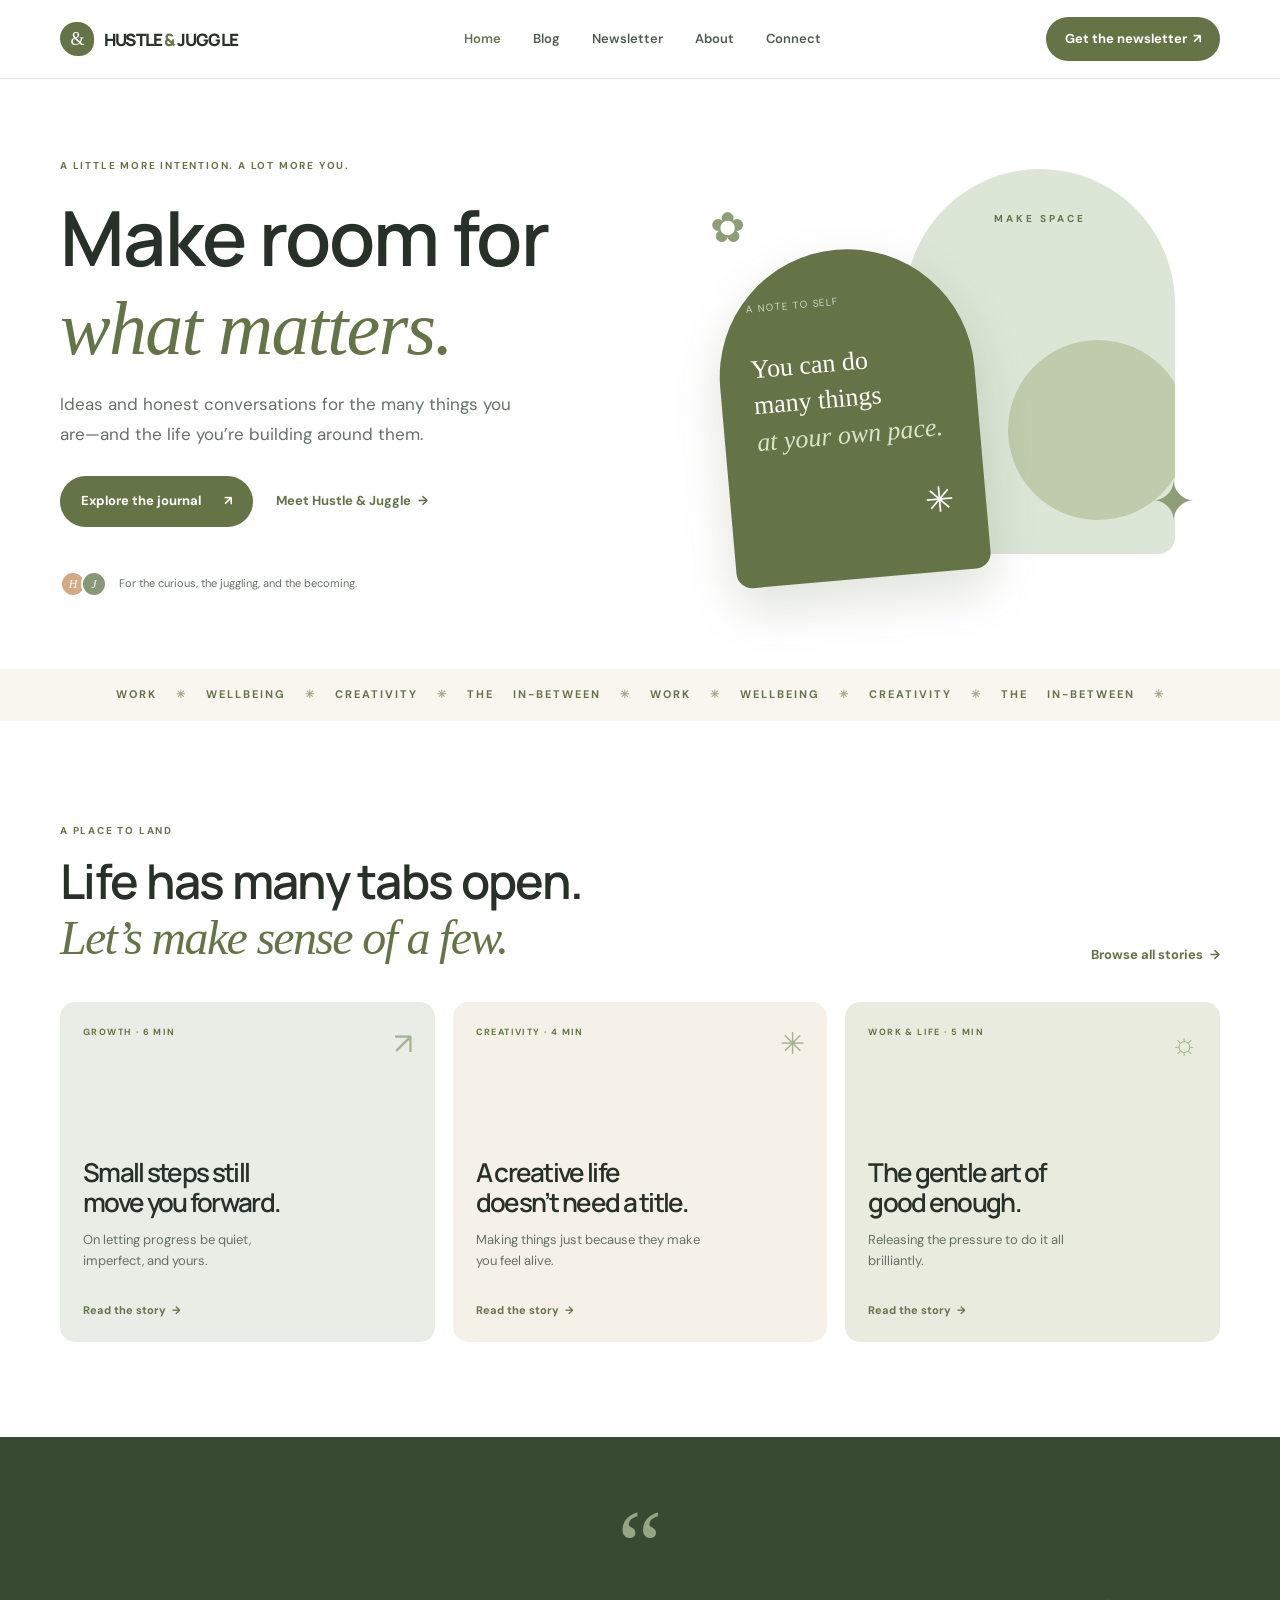
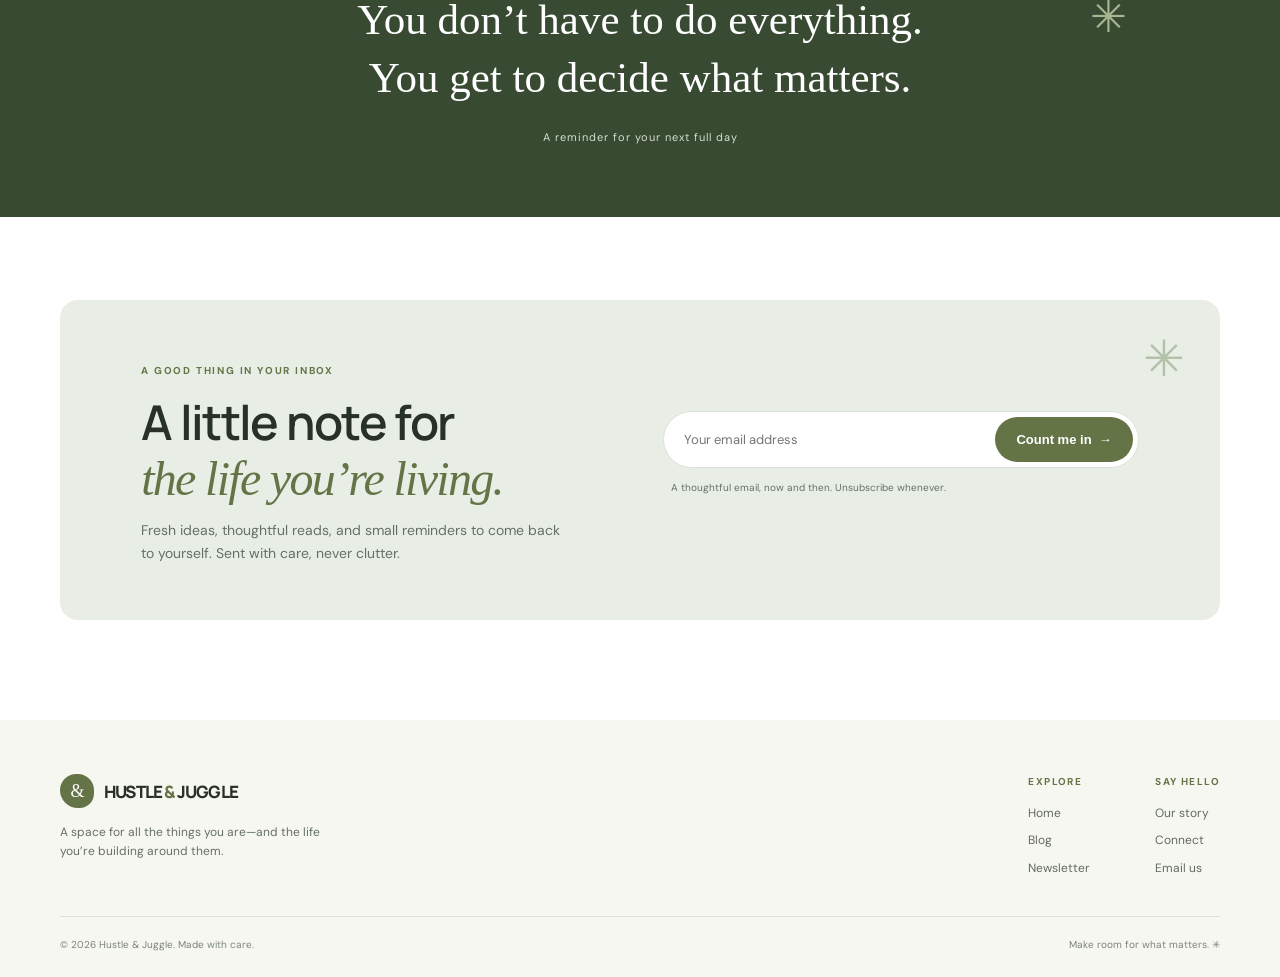
==== index.html @ 801652e8 "Add Hustle & Juggle website" ====
<!doctype html>
<html lang="en"><head><meta charset="utf-8"><meta name="viewport" content="width=device-width, initial-scale=1"><meta name="description" content="Thoughtful ideas for building a life and work you love, without dropping the balls that matter."><title>Hustle & Juggle — make room for what matters</title><link rel="preconnect" href="https://fonts.googleapis.com"><link rel="preconnect" href="https://fonts.gstatic.com" crossorigin><link href="https://fonts.googleapis.com/css2?family=DM+Sans:wght@400;500;600;700&family=Manrope:wght@400;500;600;700;800&display=swap" rel="stylesheet"><link rel="stylesheet" href="styles.css"></head><body><div id="site-header"></div>
<main>
<section class="hero wrap"><div class="hero-copy"><span class="eyebrow">A little more intention. A lot more you.</span><h1>Make room for<br><em>what matters.</em></h1><p class="lead">Ideas and honest conversations for the many things you are—and the life you’re building around them.</p><div class="hero-actions"><a class="button" href="blog.html">Explore the journal <span>↗</span></a><a class="text-link" href="about.html">Meet Hustle & Juggle <span>→</span></a></div><div class="hero-note"><span class="avatar-stack"><i>H</i><i>J</i></span><span>For the curious, the juggling, and the becoming.</span></div></div><div class="hero-art"><div class="art-card art-back"><span>MAKE SPACE</span><div class="sun"></div></div><div class="art-card art-front"><span class="art-caption">A note to self</span><p>You can do<br>many things<br><em>at your own pace.</em></p><span class="art-scribble">✳</span></div><div class="art-leaf leaf-one">✦</div><div class="art-leaf leaf-two">✿</div></div></section>
<section class="ticker"><div>WORK <b>✳</b> WELLBEING <b>✳</b> CREATIVITY <b>✳</b> THE IN-BETWEEN <b>✳</b> WORK <b>✳</b> WELLBEING <b>✳</b> CREATIVITY <b>✳</b> THE IN-BETWEEN <b>✳</b></div></section>
<section class="section wrap"><div class="section-head"><div><span class="eyebrow">A place to land</span><h2>Life has many tabs open.<br><em>Let’s make sense of a few.</em></h2></div><a class="text-link" href="blog.html">Browse all stories <span>→</span></a></div><div class="story-grid"><a class="story-card story-sage" href="blog.html#small-steps"><span class="story-tag">GROWTH · 6 MIN</span><span class="story-icon">↗</span><div><h3>Small steps still<br>move you forward.</h3><p>On letting progress be quiet, imperfect, and yours.</p></div><span class="story-arrow">Read the story&nbsp; →</span></a><a class="story-card story-cream" href="blog.html#creative-life"><span class="story-tag">CREATIVITY · 4 MIN</span><span class="story-icon">✳</span><div><h3>A creative life<br>doesn’t need a title.</h3><p>Making things just because they make you feel alive.</p></div><span class="story-arrow">Read the story&nbsp; →</span></a><a class="story-card story-olive" href="blog.html#good-enough"><span class="story-tag">WORK & LIFE · 5 MIN</span><span class="story-icon">☼</span><div><h3>The gentle art of<br>good enough.</h3><p>Releasing the pressure to do it all brilliantly.</p></div><span class="story-arrow">Read the story&nbsp; →</span></a></div></section>
<section class="quote-band"><div class="wrap quote-inner"><span class="quote-mark">“</span><blockquote>You don’t have to do everything.<br>You get to decide what matters.</blockquote><span class="quote-by">A reminder for your next full day</span><span class="quote-flower">✳</span></div></section>
<section class="section wrap home-signup"><div class="signup-panel"><div><span class="eyebrow">A good thing in your inbox</span><h2>A little note for<br><em>the life you’re living.</em></h2><p>Fresh ideas, thoughtful reads, and small reminders to come back to yourself. Sent with care, never clutter.</p></div><div class="signup-box"><div id="home-signup-form"></div><p class="privacy">A thoughtful email, now and then. Unsubscribe whenever.</p></div><span class="signup-spark">✳</span></div></section>
</main><div id="site-footer"></div><script src="site.js"></script></body></html>
---- styles.css ----
:root{--sage:#a7b7a0;--sage-light:#e8eee5;--olive:#647447;--olive-dark:#384b32;--cream:#f8f6ef;--ink:#273129;--muted:#657067;--line:#dce2d9;--white:#fff;--serif:Georgia,'Times New Roman',serif;--sans:'DM Sans',sans-serif;--display:'Manrope',sans-serif}*{box-sizing:border-box}html{scroll-behavior:smooth}body{margin:0;color:var(--ink);background:#fff;font-family:var(--sans);line-height:1.6}a{color:inherit;text-decoration:none}.wrap{width:min(1160px,calc(100% - 48px));margin-inline:auto}.site-header{position:sticky;top:0;z-index:10;background:rgba(255,255,255,.95);backdrop-filter:blur(14px);border-bottom:1px solid rgba(220,226,217,.75)}.nav-wrap{height:78px;display:flex;align-items:center;justify-content:space-between}.brand{display:flex;align-items:center;gap:10px;font:800 17px var(--display);letter-spacing:-.8px}.brand-mark{height:34px;width:34px;background:var(--olive);color:white;border-radius:50% 50% 45% 55%;display:grid;place-items:center;font:18px var(--serif)}.nav-links{display:flex;align-items:center;gap:32px;font-size:13px;font-weight:600;color:#4f5b50}.nav-links a:hover,.nav-links a[aria-current=page]{color:var(--olive)}.nav-signup,.button{background:var(--olive);color:#fff;padding:12px 19px;border-radius:999px;font-weight:700;font-size:13px;transition:.2s}.nav-signup:hover,.button:hover{background:var(--olive-dark);transform:translateY(-1px)}.menu-toggle{display:none;border:0;background:none;color:var(--ink);font-size:26px}.eyebrow{text-transform:uppercase;letter-spacing:1.8px;font-size:10px;font-weight:700;color:var(--olive)}h1,h2,h3,p{margin-top:0}h1,h2,h3{font-family:var(--display);letter-spacing:-1.7px;line-height:1.15}h1{font-size:clamp(48px,6vw,76px);font-weight:600;margin:18px 0}.hero{min-height:590px;display:grid;grid-template-columns:1.05fr .95fr;align-items:center;gap:40px;padding-block:55px}.hero-copy{max-width:555px}.hero h1 em,h2 em,.story-card h3 em{font:italic 500 1em var(--serif);color:var(--olive)}.lead{font-size:17px;line-height:1.75;color:var(--muted);max-width:455px;margin-bottom:27px}.hero-actions{display:flex;align-items:center;gap:23px}.button{display:inline-flex;align-items:center;gap:23px;padding:15px 21px}.text-link{font-weight:700;font-size:13px;color:var(--olive)}.text-link span{margin-left:4px}.hero-note{display:flex;align-items:center;gap:12px;margin-top:44px;font-size:11px;color:var(--muted)}.avatar-stack{display:flex;padding-left:5px}.avatar-stack i{height:26px;width:26px;margin-left:-5px;border:2px solid white;border-radius:50%;display:grid;place-items:center;background:#d4a986;color:white;font:italic 12px var(--serif)}.avatar-stack i+ i{background:#879876}.hero-art{height:430px;position:relative;display:grid;place-items:center}.art-card{position:absolute;border-radius:180px 180px 22px 22px;display:flex;flex-direction:column;align-items:center;justify-content:center}.art-back{width:270px;height:385px;right:45px;top:10px;background:#dce6d7;overflow:hidden}.art-back>span{position:absolute;top:43px;font:700 10px var(--sans);letter-spacing:3px;color:var(--olive)}.sun{height:180px;width:180px;border-radius:50%;background:#bfcbab;position:absolute;bottom:34px;right:-13px}.art-front{width:255px;height:330px;left:35px;bottom:10px;background:var(--olive);color:#fff;align-items:flex-start;padding:42px 32px;box-shadow:0 20px 50px #53674430;transform:rotate(-5deg)}.art-caption{font-size:10px;letter-spacing:1px;text-transform:uppercase;opacity:.7}.art-front p{font:26px/1.4 var(--serif);margin-top:35px}.art-front p em{color:#dbe4ca}.art-scribble{font-size:35px;align-self:flex-end}.art-leaf{position:absolute;color:#8d9e77}.leaf-one{font-size:54px;right:24px;bottom:44px}.leaf-two{font-size:42px;left:22px;top:35px}.ticker{overflow:hidden;background:var(--cream);color:#65734c;font-weight:700;font-size:11px;letter-spacing:2px;padding:17px 0;white-space:nowrap}.ticker div{word-spacing:14px;text-align:center}.ticker b{color:#9eaa89}.section{padding-block:95px}.section-head{display:flex;align-items:end;justify-content:space-between;margin-bottom:37px}.section-head h2,.signup-panel h2,.page-hero h1{font-size:clamp(34px,4vw,48px);font-weight:600;margin:12px 0 0}.story-grid{display:grid;grid-template-columns:repeat(3,1fr);gap:18px}.story-card{border-radius:15px;min-height:340px;padding:23px;display:flex;flex-direction:column;position:relative;overflow:hidden;transition:transform .2s}.story-card:hover{transform:translateY(-5px)}.story-sage{background:var(--sage-light)}.story-cream{background:#f6f1e8}.story-olive{background:#e9ebdf}.story-tag{font-size:9px;font-weight:700;letter-spacing:1.4px;color:var(--olive)}.story-icon{position:absolute;right:22px;top:18px;font-size:30px;color:#a4b291}.story-card h3{font-weight:600;font-size:26px;margin:0 0 12px}.story-card p{font-size:13px;color:var(--muted);max-width:230px}.story-card>div{margin-top:auto}.story-arrow{font-size:11px;color:var(--olive);font-weight:700;margin-top:17px}.quote-band{background:var(--olive-dark);color:#fff}.quote-inner{padding:74px 0 68px;position:relative;text-align:center}.quote-mark{font:100px/.7 var(--serif);color:#a8b691;opacity:.85}.quote-inner blockquote{font:clamp(28px,4vw,43px)/1.35 var(--serif);margin:4px auto 16px}.quote-by{font-size:11px;letter-spacing:1px;color:#d5decc}.quote-flower{position:absolute;right:8%;top:38%;font-size:44px;color:#a8b691}.home-signup{padding-block:83px 100px}.signup-panel{background:var(--sage-light);border-radius:18px;padding:56px 7%;display:grid;grid-template-columns:1fr 1fr;gap:45px;align-items:center;position:relative;overflow:hidden}.signup-panel h2{margin:13px 0}.signup-panel>div:first-child p{font-size:14px;color:var(--muted);max-width:420px;margin-bottom:0}.signup-box{position:relative;z-index:1}.signup-spark{position:absolute;right:35px;top:19px;font-size:50px;color:#b3c0aa}.email-form{display:flex;background:#fff;border:1px solid var(--line);border-radius:999px;padding:5px;gap:5px}.email-form input{min-width:0;flex:1;border:0;background:transparent;padding:12px 15px;font:13px var(--sans);outline:0;color:var(--ink)}.email-form button{border:0;cursor:pointer;white-space:nowrap}.privacy{font-size:10px;color:var(--muted);margin:12px 8px}.site-footer{background:#f7f7f2;padding:54px 0 24px}.footer-top{display:flex;justify-content:space-between;gap:40px;padding-bottom:38px;border-bottom:1px solid var(--line)}.footer-brand p{font-size:12px;max-width:265px;color:var(--muted);margin:15px 0}.footer-links{display:flex;gap:65px}.footer-links div{display:grid;gap:8px;align-content:start}.footer-links strong{font-size:10px;text-transform:uppercase;letter-spacing:1.4px;color:var(--olive);margin-bottom:6px}.footer-links a{font-size:12px;color:#606b60}.footer-bottom{padding-top:20px;display:flex;justify-content:space-between;font-size:10px;color:#7a847a}.page-hero{background:var(--sage-light);padding:75px max(24px,calc((100% - 1160px)/2)) 72px;position:relative;overflow:hidden}.page-hero h1{font-size:clamp(44px,6vw,68px);margin:13px 0}.page-hero .lead{max-width:580px;margin-bottom:0}.page-hero:after{content:'✳';position:absolute;right:13%;top:25px;color:#c2cfb8;font-size:150px}.content-section{padding-block:65px 95px}.content-section h2{font-size:32px}.article-list{display:grid;gap:18px}.article{padding:27px 30px;border:1px solid var(--line);border-radius:13px;display:grid;grid-template-columns:130px 1fr 30px;gap:24px;align-items:center}.article-date{font-size:10px;letter-spacing:1px;text-transform:uppercase;color:var(--olive)}.article h2{font-size:22px;margin:0 0 6px;letter-spacing:-.7px}.article p{font-size:13px;color:var(--muted);margin:0}.article .arrow{color:var(--olive);font-size:20px}.two-col{display:grid;grid-template-columns:1fr 1fr;gap:70px;align-items:center}.prose{color:var(--muted);font-size:15px}.prose p{margin-bottom:18px}.values{display:grid;grid-template-columns:repeat(3,1fr);gap:16px;margin-top:35px}.value{padding:23px;border-radius:12px;background:var(--cream)}.value span{font-size:23px;color:var(--olive)}.value h3{font-size:17px;letter-spacing:-.4px;margin:12px 0 7px}.value p{font-size:12px;color:var(--muted);margin:0}.newsletter-large{background:var(--sage-light);padding:45px;border-radius:16px}.newsletter-large h2{font-size:32px}.newsletter-large p{color:var(--muted);font-size:14px}.newsletter-large .email-form{max-width:520px}.contact-card{background:var(--cream);padding:34px;border-radius:14px}.contact-card a{color:var(--olive);font-weight:700}.connect-grid{display:grid;grid-template-columns:1.1fr .9fr;gap:50px}.connect-note{font:italic 24px/1.5 var(--serif);color:var(--olive-dark)}@media(max-width:760px){.wrap{width:min(100% - 36px,560px)}.nav-wrap{height:68px}.menu-toggle{display:block}.nav-signup{display:none}.nav-links{display:none;position:absolute;top:68px;left:0;right:0;background:#fff;padding:18px 24px 25px;box-shadow:0 15px 22px #1f34200c;flex-direction:column;align-items:flex-start;gap:18px}.nav-links.open{display:flex}.nav-links .mobile-signup{display:block!important}.hero{grid-template-columns:1fr;padding-top:57px;gap:10px}.hero h1{font-size:54px}.hero-art{height:380px}.art-back{right:25px}.art-front{left:25px}.section{padding-block:67px}.section-head{align-items:flex-start;gap:20px;flex-direction:column}.story-grid{grid-template-columns:1fr}.story-card{min-height:285px}.quote-inner{padding:60px 0}.quote-flower{right:0;top:15px;font-size:28px}.signup-panel{grid-template-columns:1fr;padding:34px 25px;gap:25px}.signup-spark{right:16px;top:10px;font-size:32px}.email-form{border-radius:13px;flex-direction:column;padding:8px}.email-form input{padding:13px}.email-form .button{justify-content:center}.footer-top{flex-direction:column}.footer-links{gap:35px}.footer-bottom{gap:14px;flex-direction:column}.page-hero{padding:60px 24px}.page-hero:after{right:-10px;font-size:92px;top:18px}.article{grid-template-columns:1fr 22px;gap:7px 14px;padding:22px}.article-date{grid-column:1}.article>div{grid-column:1}.article .arrow{grid-column:2;grid-row:1/3}.two-col,.connect-grid{grid-template-columns:1fr;gap:30px}.values{grid-template-columns:1fr}.newsletter-large{padding:27px 20px}}@media(min-width:761px){.nav-links .mobile-signup{display:none!important}}
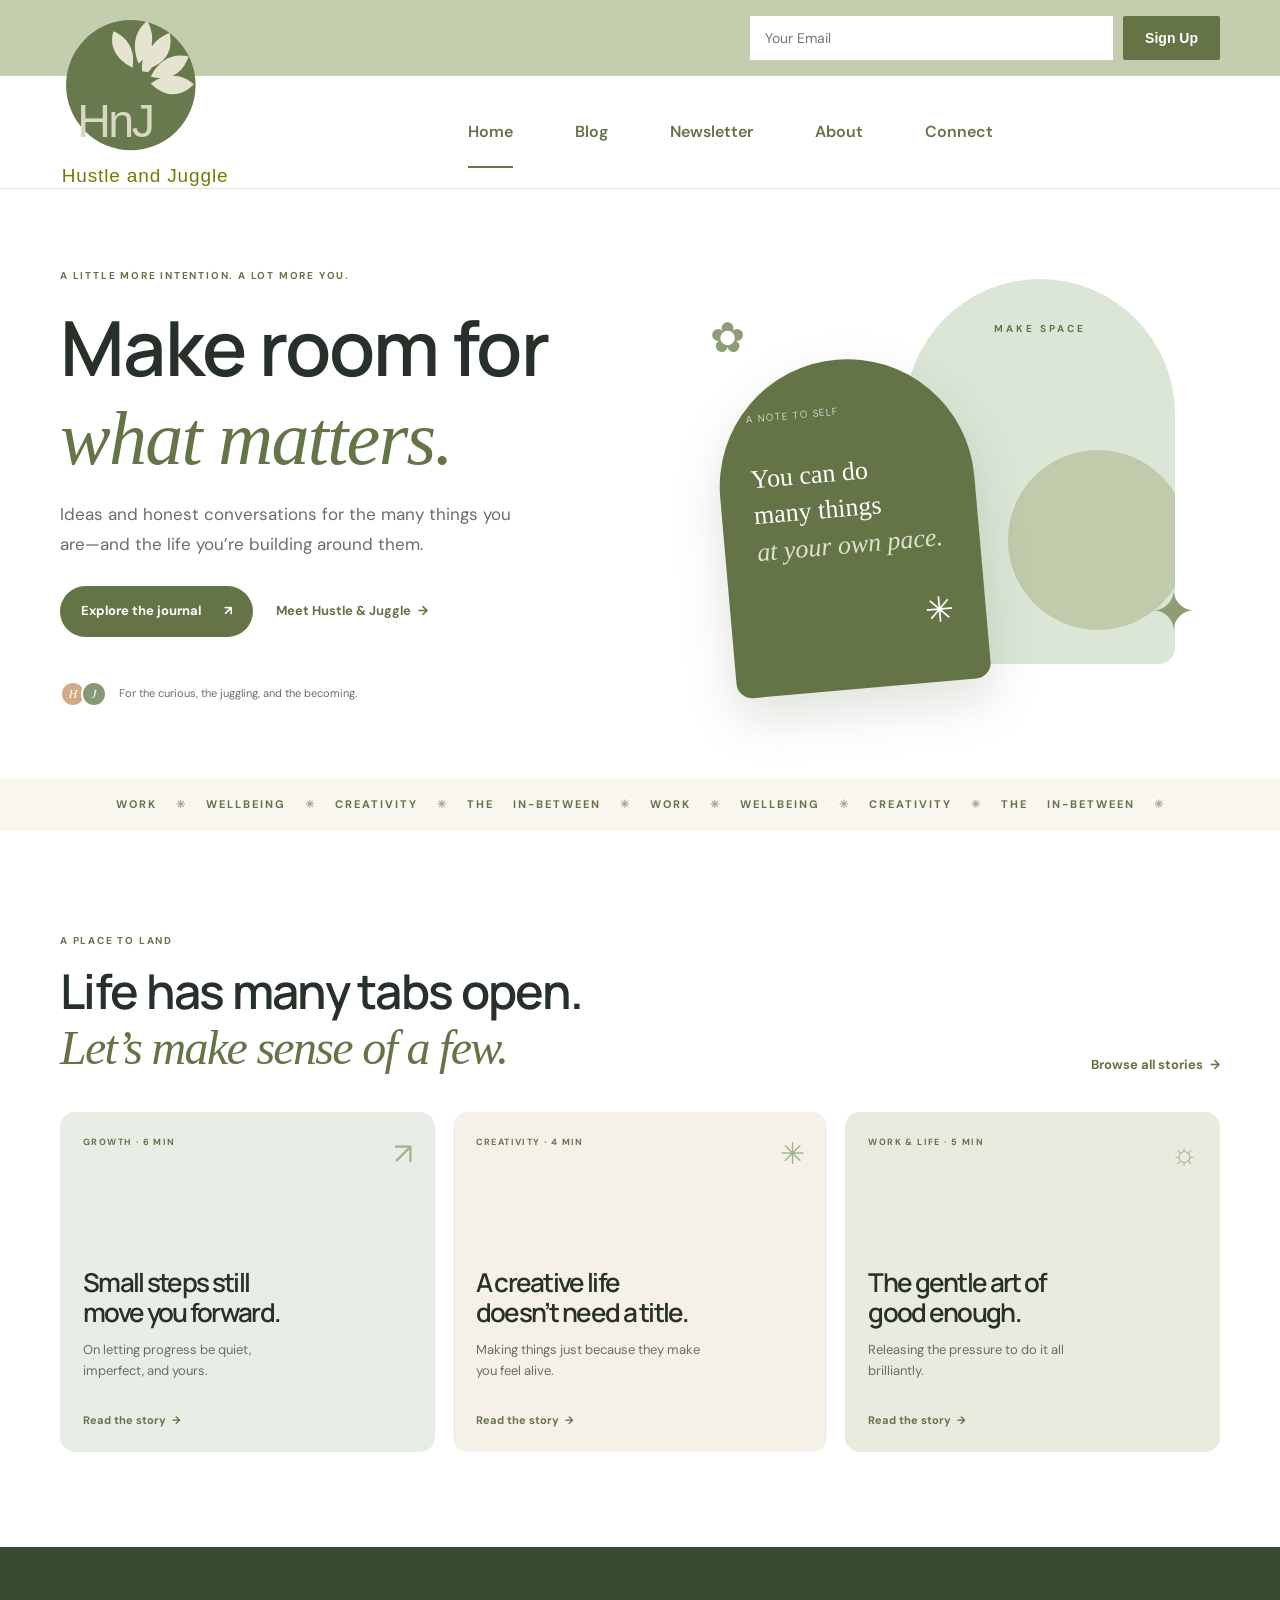
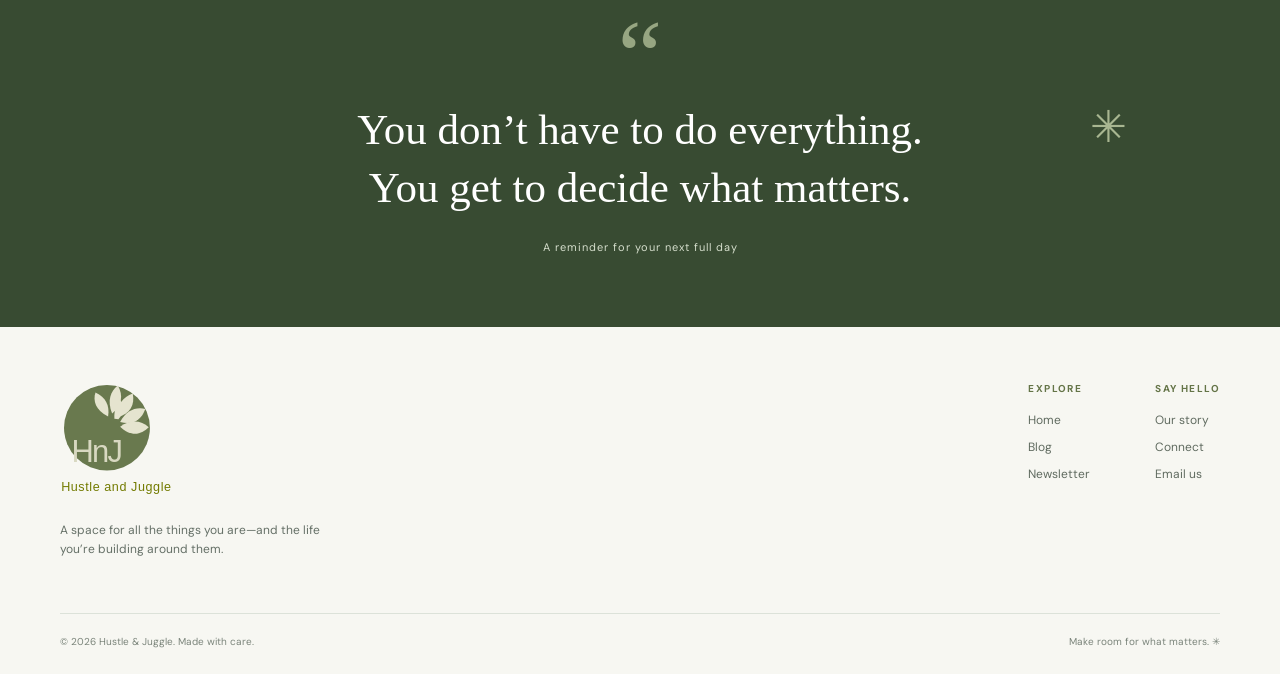
==== commit 3793fffb: "Refresh header and newsletter layout" ====
--- a/index.html
+++ b/index.html
@@ -5,5 +5,4 @@
 <section class="ticker"><div>WORK <b>✳</b> WELLBEING <b>✳</b> CREATIVITY <b>✳</b> THE IN-BETWEEN <b>✳</b> WORK <b>✳</b> WELLBEING <b>✳</b> CREATIVITY <b>✳</b> THE IN-BETWEEN <b>✳</b></div></section>
 <section class="section wrap"><div class="section-head"><div><span class="eyebrow">A place to land</span><h2>Life has many tabs open.<br><em>Let’s make sense of a few.</em></h2></div><a class="text-link" href="blog.html">Browse all stories <span>→</span></a></div><div class="story-grid"><a class="story-card story-sage" href="blog.html#small-steps"><span class="story-tag">GROWTH · 6 MIN</span><span class="story-icon">↗</span><div><h3>Small steps still<br>move you forward.</h3><p>On letting progress be quiet, imperfect, and yours.</p></div><span class="story-arrow">Read the story&nbsp; →</span></a><a class="story-card story-cream" href="blog.html#creative-life"><span class="story-tag">CREATIVITY · 4 MIN</span><span class="story-icon">✳</span><div><h3>A creative life<br>doesn’t need a title.</h3><p>Making things just because they make you feel alive.</p></div><span class="story-arrow">Read the story&nbsp; →</span></a><a class="story-card story-olive" href="blog.html#good-enough"><span class="story-tag">WORK & LIFE · 5 MIN</span><span class="story-icon">☼</span><div><h3>The gentle art of<br>good enough.</h3><p>Releasing the pressure to do it all brilliantly.</p></div><span class="story-arrow">Read the story&nbsp; →</span></a></div></section>
 <section class="quote-band"><div class="wrap quote-inner"><span class="quote-mark">“</span><blockquote>You don’t have to do everything.<br>You get to decide what matters.</blockquote><span class="quote-by">A reminder for your next full day</span><span class="quote-flower">✳</span></div></section>
-<section class="section wrap home-signup"><div class="signup-panel"><div><span class="eyebrow">A good thing in your inbox</span><h2>A little note for<br><em>the life you’re living.</em></h2><p>Fresh ideas, thoughtful reads, and small reminders to come back to yourself. Sent with care, never clutter.</p></div><div class="signup-box"><div id="home-signup-form"></div><p class="privacy">A thoughtful email, now and then. Unsubscribe whenever.</p></div><span class="signup-spark">✳</span></div></section>
 </main><div id="site-footer"></div><script src="site.js"></script></body></html>
